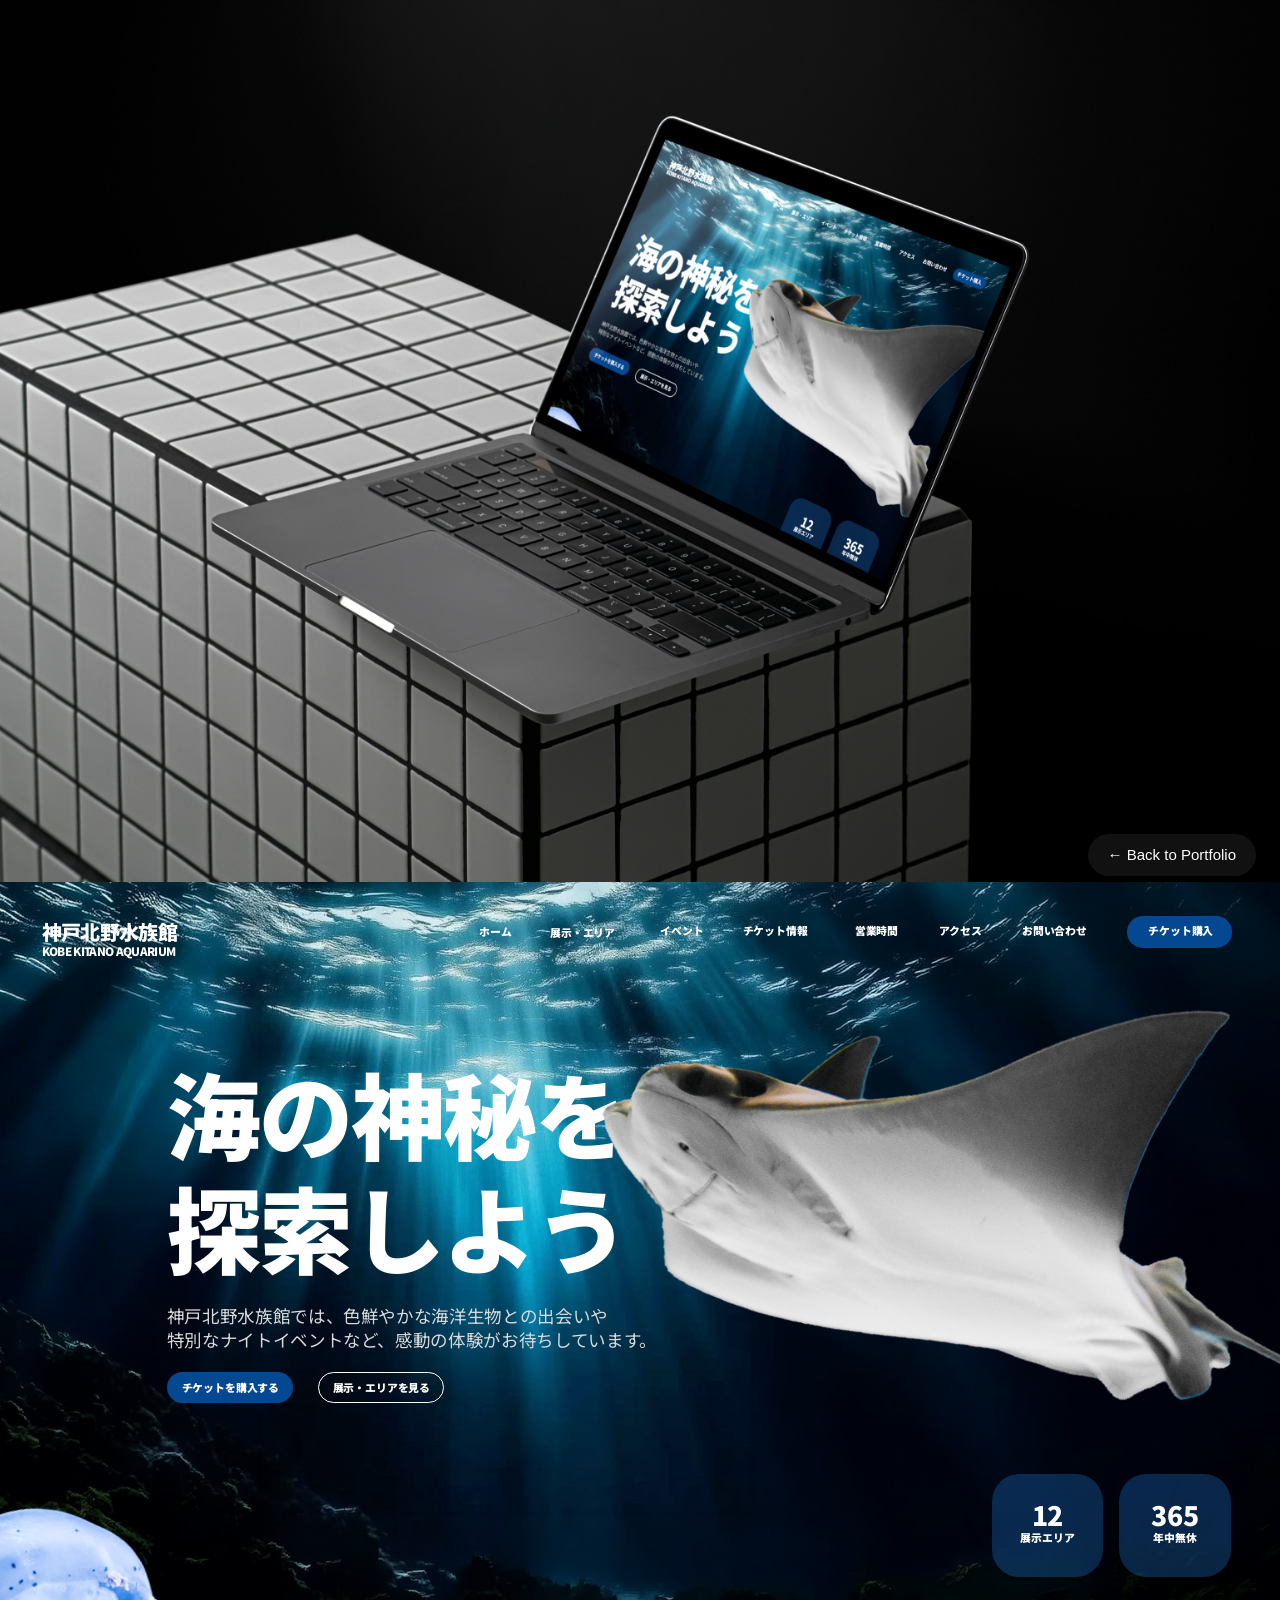
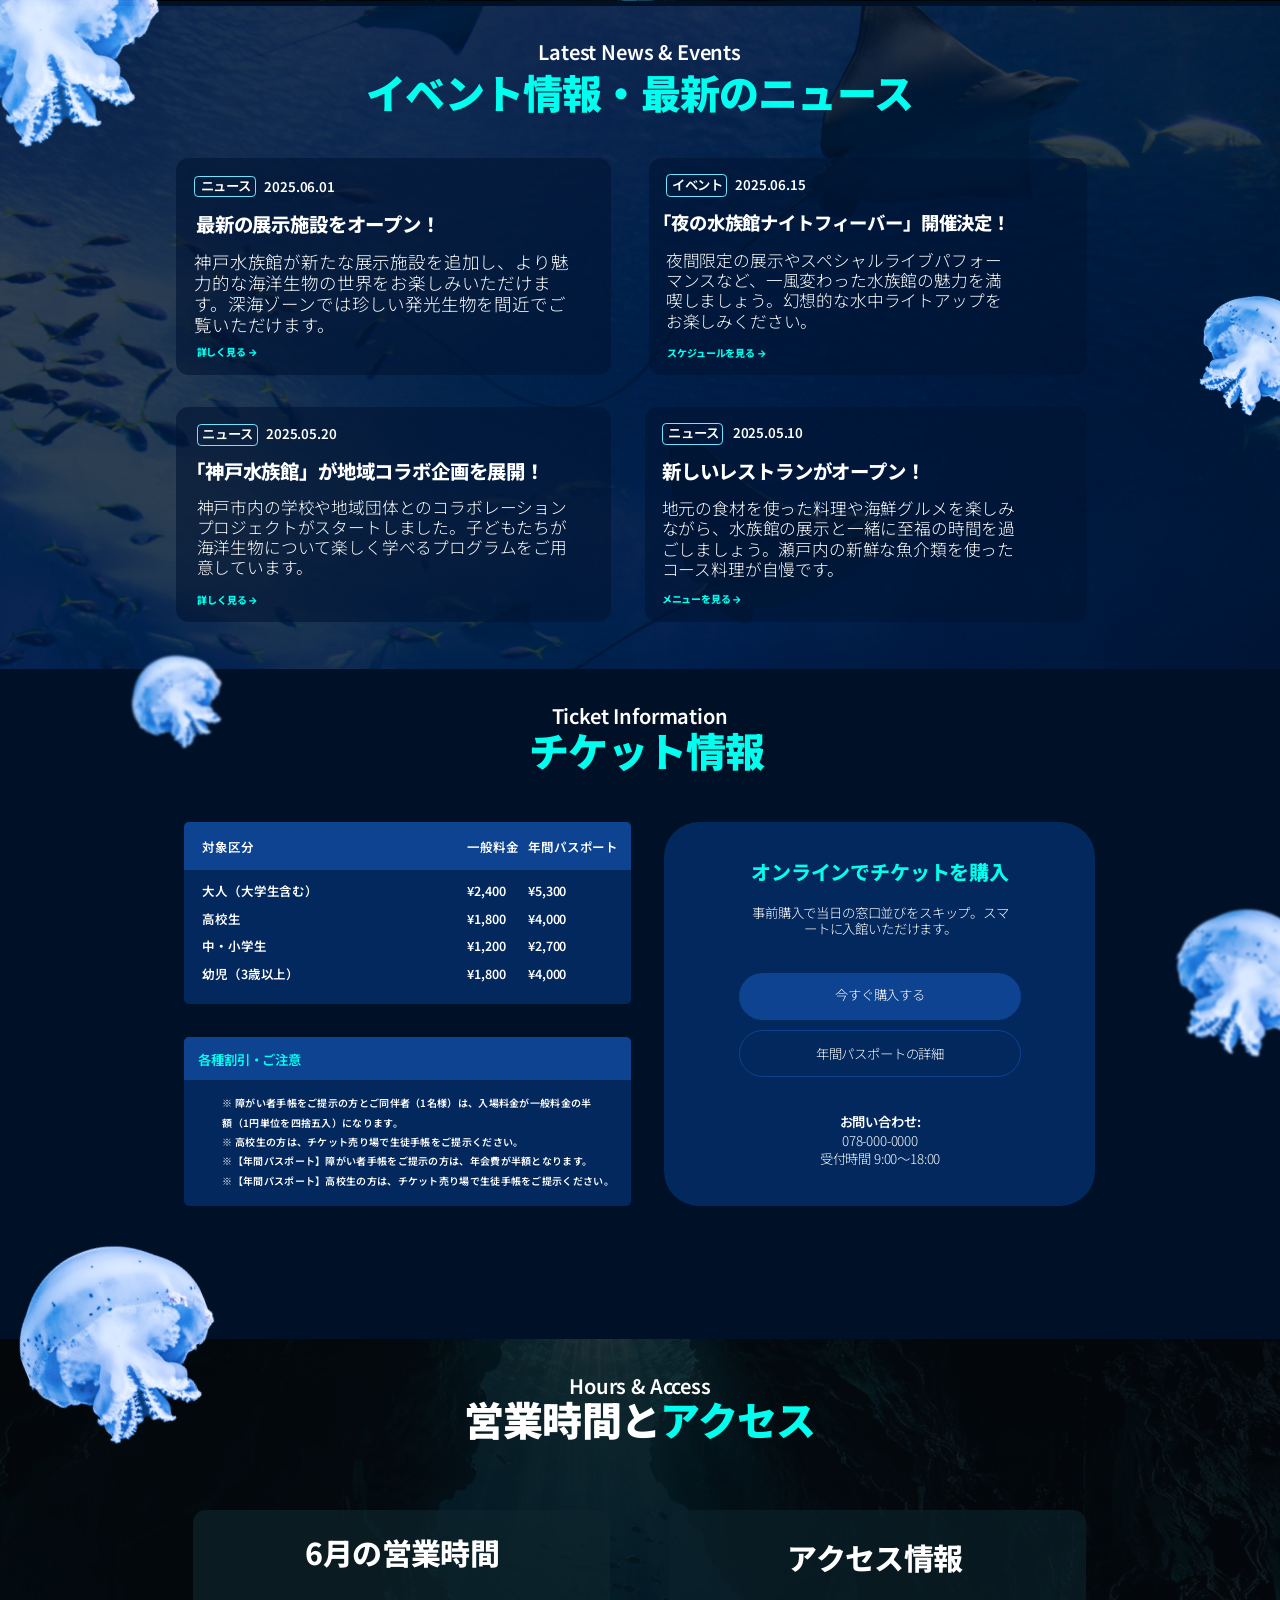
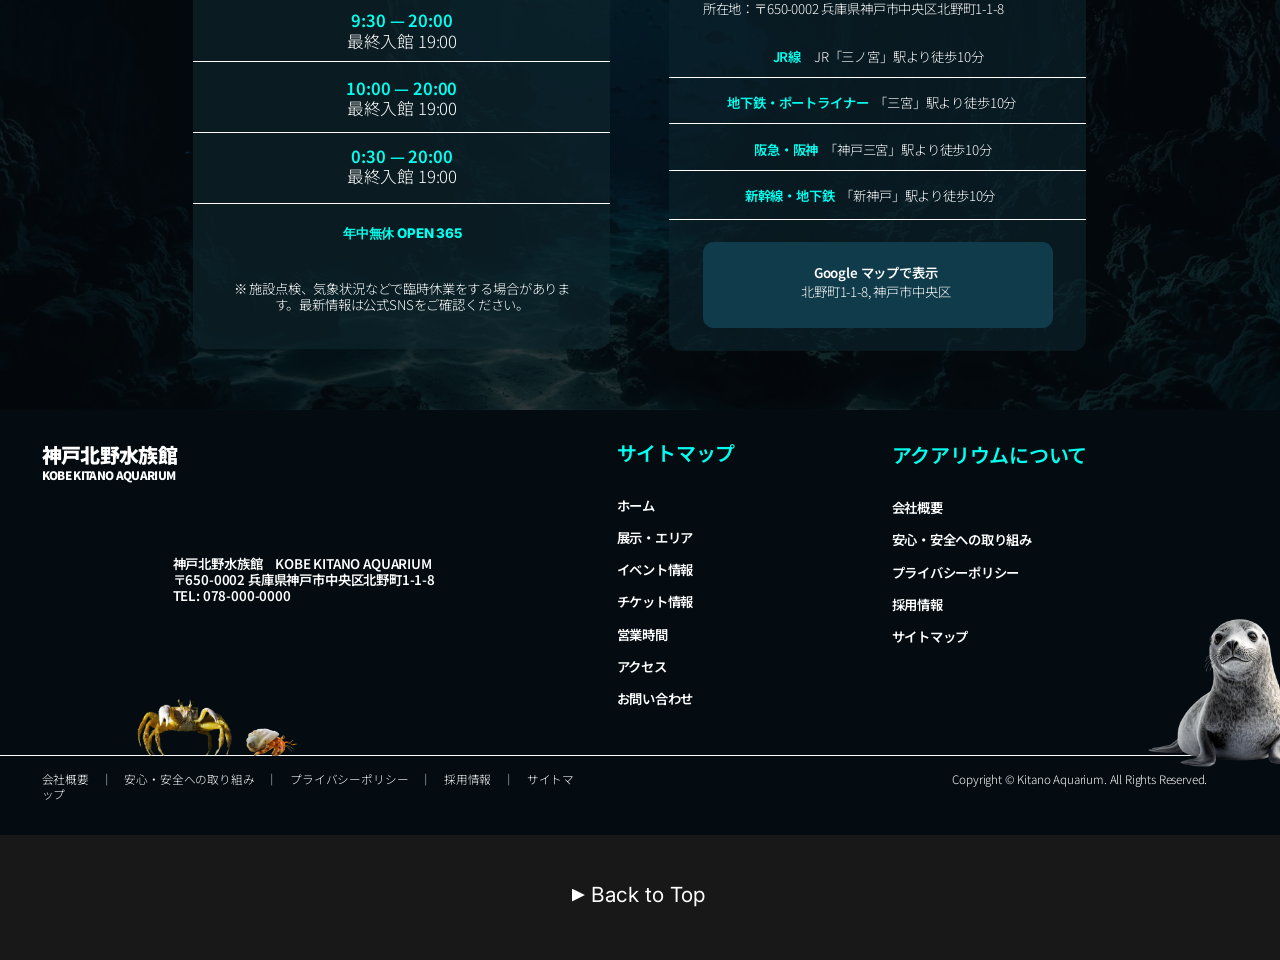
==== projects/aquarium/index.html @ 80e2b2ab "First version of my portfolio Co-Authored-By: Claude Opus 5.5 <noreply@anthropic.com>" ====
<!doctype html>
<html lang="ja">
  <head>
    <meta charset="UTF-8" />
    <meta name="viewport" content="width=device-width, initial-scale=1.0" />
    <title>神戸北野水族館 | Kobe Kitano Aquarium</title>
    <link rel="preconnect" href="https://fonts.googleapis.com" />
    <link rel="preconnect" href="https://fonts.gstatic.com" crossorigin />
    <link href="https://fonts.googleapis.com/css2?family=ABeeZee&family=Inter:wght@400;800&family=Noto+Sans+JP:wght@300;600;700;900&display=swap" rel="stylesheet" />
    <link rel="stylesheet" href="style.css" />
  </head>
  <body id="top">
    <main class="page">
      <img class="abs" style="left: -2.1rem; top: 0; width: 157.7rem; height: 105.8rem" src="assets/mockup.jpg" alt="神戸北野水族館のウェブサイトを表示したノートパソコン" />

      <div class="site">
        <!-- ===== Hero ===== -->
        <img class="abs" style="left: -35.5rem; top: -21.1rem; width: 192rem; height: 108rem" src="assets/hero.jpg" alt="" />
        <div class="t k" style="left: 5rem; top: 4.6rem; letter-spacing: -0.08em"><p style="font-size: 2.4rem">神戸北野水族館</p><p style="font-size: 1.4rem">KOBE KITANO AQUARIUM</p></div>
        <nav class="k" style="font-size: 1.3rem">
          <a class="t" style="left: 57.5rem; top: 5.184rem" href="#top">ホーム</a>
          <a class="t" style="left: 66.007rem; top: 5.311rem" href="#top">展示・エリア</a>
          <a class="t" style="left: 79.211rem; top: 5.057rem" href="#news">イベント</a>
          <a class="t" style="left: 89.115rem; top: 5.057rem" href="#tickets">チケット情報</a>
          <a class="t" style="left: 102.573rem; top: 5.057rem" href="#hours">営業時間</a>
          <a class="t" style="left: 112.73rem; top: 5.057rem" href="#hours">アクセス</a>
          <a class="t" style="left: 122.634rem; top: 5.057rem" href="#foot">お問い合わせ</a>
        </nav>
        <a class="pill solid" style="left: 135.203rem; top: 4.096rem; width: 12.6966rem; height: 3.809rem" href="#tickets"></a>
        <p class="t k" style="left: 137.8rem; top: 5.057rem; font-size: 1.3rem; pointer-events: none">チケット購入</p>
        <h1 class="t k" style="left: 20rem; top: 20.9rem; font-size: 11.3rem; letter-spacing: -0.226rem">海の神秘を<br />探索しよう</h1>
        <p class="abs" style="left: 20rem; top: 50.9rem; width: 59.2rem; font-family: ABeeZee, 'Noto Sans JP', sans-serif; color: #dadada; font-size: 2.1rem; line-height: 1.39; letter-spacing: -0.042rem">神戸北野水族館では、色鮮やかな海洋生物との出会いや<br />特別なナイトイベントなど、感動の体験がお待ちしています。</p>
        <a class="pill solid" style="left: 20rem; top: 58.9rem; width: 15.2rem; height: 3.665rem; border-radius: 3.9rem" href="#tickets"></a>
        <p class="t k" style="left: 21.8rem; top: 59.9rem; font-size: 1.3rem; pointer-events: none">チケットを購入する</p>
        <a class="pill line-w" style="left: 38.1rem; top: 58.9rem; width: 15.2rem; height: 3.665rem; border-radius: 3.9rem" href="#top"></a>
        <p class="t k" style="left: 39.9rem; top: 59.9rem; font-size: 1.3rem; pointer-events: none">展示・エリアを見る</p>
        <div class="stat" style="left: 119rem"></div>
        <div class="stat" style="left: 134.3rem"></div>
        <div class="t k c center" style="left: 125.7rem; top: 74.1rem; width: 9.2rem"><p style="font-size: 3.2rem">12</p><p style="font-size: 1.3rem">展示エリア</p></div>
        <div class="t k c center" style="left: 141rem; top: 74.1rem"><p style="font-size: 3.2rem">365</p><p style="font-size: 1.3rem">年中無休</p></div>

        <!-- ===== News ===== -->
        <section id="news">
          <div class="abs" style="left: -4.1rem; top: 86.3rem; width: 158.5rem; height: 80.4rem; background: #001027"></div>
          <div class="abs clip" style="left: -4.7rem; top: 86.9rem; width: 161.2rem; height: 96.4rem; opacity: 0.2"><img class="abs" style="left: 0; top: -11.54%; width: 100%; height: 111.57%" src="assets/cave.jpg" alt="" loading="lazy" /></div>
          <p class="t w6 c center" style="left: 76.75rem; top: 90.8rem; width: 73.1rem; font-size: 2.4rem; line-height: 1.36">Latest News &amp; Events</p>
          <p class="t k c center cyan" style="left: 76.75rem; top: 94rem; width: 66.7rem; font-size: 4.8rem; line-height: 1.36; letter-spacing: -0.096rem">イベント情報・最新のニュース</p>

          <div class="news-card" style="left: 21.1rem; top: 105.2rem; width: 52.2rem; height: 26rem"></div>
          <div class="tag" style="left: 23.3rem; top: 107.3rem; width: 7.4rem; height: 2.6rem"></div>
          <p class="t w6 c" style="left: 27.1rem; top: 107.6rem; font-size: 1.6rem">ニュース</p>
          <p class="t w6 c" style="left: 35.95rem; top: 107.7rem; font-size: 1.6rem">2025.06.01</p>
          <p class="t w8 c" style="left: 38.15rem; top: 111.6rem; font-size: 2.33rem">最新の展示施設をオープン！</p>
          <p class="abs w3" style="left: 23.3rem; top: 116.3rem; width: 45.2rem; font-size: 2.1rem">神戸水族館が新たな展示施設を追加し、より魅力的な海洋生物の世界をお楽しみいただけます。深海ゾーンでは珍しい発光生物を間近でご覧いただけます。</p>
          <p class="t more c" style="left: 27.25rem; top: 127.7rem">詳しく見る →</p>

          <div class="news-card" style="left: 21.1rem; top: 135.1rem; width: 52.2rem; height: 25.8rem"></div>
          <div class="tag" style="left: 23.6rem; top: 137.1rem; width: 7.4rem; height: 2.6rem"></div>
          <p class="t w6 c" style="left: 27.3rem; top: 137.3rem; font-size: 1.6rem">ニュース</p>
          <p class="t w6 c" style="left: 36.15rem; top: 137.3rem; font-size: 1.6rem">2025.05.20</p>
          <p class="t w8 c center" style="left: 43.8rem; top: 141.3rem; width: 47rem; font-size: 2.33rem">「神戸水族館」が地域コラボ企画を展開！</p>
          <p class="abs w3" style="left: 23.6rem; top: 145.8rem; width: 45.5rem; font-size: 2rem">神戸市内の学校や地域団体とのコラボレーションプロジェクトがスタートしました。子どもたちが海洋生物について楽しく学べるプログラムをご用意しています。</p>
          <p class="t more c" style="left: 27.35rem; top: 157.5rem">詳しく見る →</p>

          <div class="news-card" style="left: 77.9rem; top: 105.2rem; width: 52.5rem; height: 26rem"></div>
          <div class="tag" style="left: 79.9rem; top: 107.1rem; width: 7.4rem; height: 2.6932rem"></div>
          <p class="t w6 c" style="left: 83.7rem; top: 107.4rem; font-size: 1.6rem">イベント</p>
          <p class="t w6 c" style="left: 92.45rem; top: 107.4rem; font-size: 1.6rem">2025.06.15</p>
          <p class="t w8 c center" style="left: 99.8rem; top: 111.5rem; width: 47.8rem; font-size: 2.2rem">「夜の水族館ナイトフィーバー」開催決定！</p>
          <p class="abs w3" style="left: 79.9rem; top: 116.2rem; width: 41.1rem; font-size: 2rem">夜間限定の展示やスペシャルライブパフォーマンスなど、一風変わった水族館の魅力を満喫しましょう。幻想的な水中ライトアップをお楽しみください。</p>
          <p class="t more c" style="left: 86.05rem; top: 127.8rem">スケジュールを見る →</p>

          <div class="news-card" style="left: 77.4rem; top: 135.1rem; width: 53rem; height: 25.8rem"></div>
          <div class="tag" style="left: 79.4rem; top: 137rem; width: 7.4rem; height: 2.5961rem"></div>
          <p class="t w6 c" style="left: 83.2rem; top: 137.2rem; font-size: 1.6rem">ニュース</p>
          <p class="t w6 c" style="left: 92.15rem; top: 137.2rem; font-size: 1.6rem">2025.05.10</p>
          <p class="t w8 c center" style="left: 95.2rem; top: 141.3rem; width: 37.6rem; font-size: 2.33rem">新しいレストランがオープン！</p>
          <p class="abs w3" style="left: 79.4rem; top: 146rem; width: 44.3rem; font-size: 2rem">地元の食材を使った料理や海鮮グルメを楽しみながら、水族館の展示と一緒に至福の時間を過ごしましょう。瀬戸内の新鮮な魚介類を使ったコース料理が自慢です。</p>
          <p class="t more c" style="left: 84.25rem; top: 157.4rem">メニューを見る →</p>
        </section>

        <!-- ===== Tickets ===== -->
        <section id="tickets">
          <div class="abs" style="left: -4.2rem; top: 166.5rem; width: 158.6rem; height: 80.4rem; background: #001027"></div>
          <p class="t k cyan" style="left: 63.5rem; top: 173.8rem; font-size: 4.8rem; line-height: 1.04; letter-spacing: -0.096rem">チケット情報</p>

          <div class="abs" style="left: 22.1rem; top: 184.9rem; width: 53.6rem; height: 21.8rem; background: #03285d; border-radius: 0.6rem"></div>
          <div class="abs" style="left: 22.1rem; top: 184.9rem; width: 53.6rem; height: 5.7rem; background: #0d4391; border-radius: 0.6rem 0.6rem 0 0"></div>
          <div class="price w6" style="top: 187rem"><span>対象区分</span><span>一般料金</span><span>年間パスポート</span></div>
          <div class="price w6" style="top: 192.3rem"><span>大人（大学生含む）</span><span>¥2,400</span><span>¥5,300</span></div>
          <div class="price w6" style="top: 195.6rem"><span>高校生</span><span>¥1,800</span><span>¥4,000</span></div>
          <div class="price w6" style="top: 198.9rem"><span>中・小学生</span><span>¥1,200</span><span>¥2,700</span></div>
          <div class="price w6" style="top: 202.2rem"><span>幼児（3歳以上）</span><span>¥1,800</span><span>¥4,000</span></div>

          <div class="abs" style="left: 22.1rem; top: 210.7rem; width: 53.6rem; height: 20.2rem; background: #03285d; border-radius: 0.6rem"></div>
          <div class="abs" style="left: 22.1rem; top: 210.7rem; width: 53.6rem; height: 5.1rem; background: #0d4391; border-radius: 0.6rem 0.6rem 0 0"></div>
          <p class="t w6 cyan" style="left: 23.8rem; top: 212.6rem; font-size: 1.6rem; line-height: 1.04">各種割引・ご注意</p>
          <p class="abs w6" style="left: 26.7rem; top: 217.4rem; width: 51.4rem; font-size: 1.2rem; line-height: 1.93; letter-spacing: 0.036rem">※ 障がい者手帳をご提示の方とご同伴者（1名様）は、入場料金が一般料金の半<br />額（1円単位を四捨五入）になります。<br />※ 高校生の方は、チケット売り場で生徒手帳をご提示ください。<br />※【年間パスポート】障がい者手帳をご提示の方は、年会費が半額となります。<br />※【年間パスポート】高校生の方は、チケット売り場で生徒手帳をご提示ください。</p>

          <div class="abs" style="left: 79.7rem; top: 184.9rem; width: 51.7rem; height: 46rem; background: #03285d; border-radius: 4.2rem"></div>
          <p class="t w8 c center cyan" style="left: 105.598rem; top: 189.4rem; width: 36.9959rem; font-size: 2.4rem">オンラインでチケットを購入</p>
          <p class="abs w3 c center" style="left: 105.656rem; top: 194.8rem; width: 31.7442rem; font-size: 1.6rem">事前購入で当日の窓口並びをスキップ。スマートに入館いただけます。</p>
          <a class="pill solid2" style="left: 88.734rem; top: 203rem; width: 33.7282rem; height: 5.6rem; border-radius: 2.9rem" href="#tickets"></a>
          <a class="pill line-b" style="left: 88.734rem; top: 209.8rem; width: 33.7282rem; height: 5.6rem; border-radius: 2.9rem" href="#tickets"></a>
          <p class="t w3 c center" style="left: 105.598rem; top: 204.7rem; font-size: 1.6rem; pointer-events: none">今すぐ購入する</p>
          <p class="t w3 c center" style="left: 105.598rem; top: 211.7rem; font-size: 1.6rem; pointer-events: none">年間パスポートの詳細</p>
          <div class="t w3 c center" style="left: 105.598rem; top: 219.8rem; font-size: 1.6rem; line-height: 1.38"><p class="w6">お問い合わせ:</p><p>078-000-0000</p><p>受付時間 9:00〜18:00</p></div>
        </section>

        <!-- ===== Footer ===== -->
        <section id="foot">
          <div class="abs" style="left: -3.5rem; top: 327.3rem; width: 163.7rem; height: 51.1rem; background: #040c11"></div>
          <div class="t k" style="left: 5rem; top: 331.4rem; letter-spacing: -0.08em"><p style="font-size: 2.4rem">神戸北野水族館</p><p style="font-size: 1.4rem">KOBE KITANO AQUARIUM</p></div>
          <p class="t w6" style="left: 20.7rem; top: 344.9rem; font-size: 1.6rem">神戸北野水族館　KOBE KITANO AQUARIUM<br />〒650-0002 兵庫県神戸市中央区北野町1-1-8<br />TEL: 078-000-0000</p>
        </section>

        <!-- ===== Hours & Access ===== -->
        <section id="hours">
          <div class="abs" style="left: -3.5rem; top: 246.9rem; width: 157.9rem; height: 80.4rem; background: #04090d"></div>
          <div class="abs map-bg"><img class="abs" src="assets/map.jpg" alt="" loading="lazy" /></div>

          <div class="abs" style="left: 80.312rem; top: 267.4rem; width: 50.0591rem; height: 52.9rem; background: #0b222b; opacity: 0.66; border-radius: 1.5rem"></div>
          <p class="t w8 c center" style="left: 104.999rem; top: 270.829rem; font-size: 3.6rem; letter-spacing: -0.072rem">アクセス情報</p>
          <p class="t w3" style="left: 84.329rem; top: 278.274rem; font-size: 1.6rem">所在地：〒650-0002 兵庫県神戸市中央区北野町1-1-8</p>
          <p class="t w3" style="left: 92.707rem; top: 284.054rem; font-size: 1.6rem"><b class="w6 cyan">JR線</b>　JR「三ノ宮」駅より徒歩10分</p>
          <p class="t w3" style="left: 87.268rem; top: 289.638rem; font-size: 1.6rem"><b class="w6 cyan">地下鉄・ポートライナー</b>　「三宮」駅より徒歩10分</p>
          <p class="t w3" style="left: 90.487rem; top: 295.221rem; font-size: 1.6rem"><b class="w6 cyan">阪急・阪神</b>　「神戸三宮」駅より徒歩10分</p>
          <p class="t w3" style="left: 89.377rem; top: 300.805rem; font-size: 1.6rem"><b class="w6 cyan">新幹線・地下鉄</b>　「新神戸」駅より徒歩10分</p>
          <div class="abs" style="left: 84.308rem; top: 307.271rem; width: 42.0674rem; height: 10.2861rem; background: #103b4b; border-radius: 1.3rem"></div>
          <p class="t w3 c center" style="left: 105.09rem; top: 309.916rem; font-size: 1.6rem; line-height: 1.39"><b class="w6">Google マップで表示</b><br />北野町1-1-8, 神戸市中央区</p>
          <i class="hr" style="left: 80.312rem; top: 287.432rem"></i>
          <i class="hr" style="left: 80.312rem; top: 293.016rem"></i>
          <i class="hr" style="left: 80.312rem; top: 298.6rem"></i>
          <i class="hr" style="left: 80.312rem; top: 304.478rem"></i>

          <div class="abs" style="left: 23.2rem; top: 267.4rem; width: 50.0591rem; height: 52.7041rem; background: #0e252d; opacity: 0.66; border-radius: 1.5rem"></div>
          <p class="t w8 c center" style="left: 48.285rem; top: 270.339rem; font-size: 3.6rem; letter-spacing: -0.072rem">6月の営業時間</p>
          <div class="t w3 c center" style="left: 48.23rem; top: 279.449rem; font-size: 2rem"><p class="w6 cyan">9:30 — 20:00</p><p>最終入館 19:00</p></div>
          <div class="t w3 c center" style="left: 48.23rem; top: 287.58rem; font-size: 2rem"><p class="w6 cyan">10:00 — 20:00</p><p>最終入館 19:00</p></div>
          <div class="t w3 c center" style="left: 48.23rem; top: 295.711rem; font-size: 2rem"><p class="w6 cyan">0:30 — 20:00</p><p>最終入館 19:00</p></div>
          <p class="t c center cyan" style="left: 48.285rem; top: 305.214rem; font-family: Inter, sans-serif; font-weight: 800; font-size: 1.6rem">年中無休 OPEN 365</p>
          <p class="abs w3 c center" style="left: 48.23rem; top: 311.875rem; width: 41.6234rem; font-size: 1.6rem">※ 施設点検、気象状況などで臨時休業をする場合があります。最新情報は公式SNSをご確認ください。</p>
          <i class="hr" style="left: 23.2rem; top: 285.571rem"></i>
          <i class="hr" style="left: 23.2rem; top: 293.996rem"></i>
          <i class="hr" style="left: 23.2rem; top: 302.617rem"></i>

          <p class="t k c center" style="left: 76.75rem; top: 253.3rem; font-size: 4.8rem; line-height: 1.36; letter-spacing: -0.08rem">営業時間と<span class="cyan">アクセス</span></p>
          <p class="t w6 c center" style="left: 76.8rem; top: 250.8rem; font-size: 2.4rem; line-height: 1.36">Hours &amp; Access</p>
        </section>

        <div class="abs w6 foot-list" style="left: 74rem; top: 331.1rem; width: 18.6rem">
          <h3>サイトマップ</h3>
          <p>ホーム</p><p>展示・エリア</p><p>イベント情報</p><p>チケット情報</p><p>営業時間</p><p>アクセス</p><p>お問い合わせ</p>
        </div>
        <div class="abs w6 foot-list" style="left: 107rem; top: 331.4rem; width: 25.2rem">
          <h3>アクアリウムについて</h3>
          <p>会社概要</p><p>安心・安全への取り組み</p><p>プライバシーポリシー</p><p>採用情報</p><p>サイトマップ</p>
        </div>
        <p class="t w3" style="left: 114.3rem; top: 370.9rem; font-size: 1.4rem">Copyright © Kitano Aquarium. All Rights Reserved.</p>
        <i class="hr" style="left: 0; top: 368.8rem; width: 147.45rem"></i>
        <img class="abs" style="left: 137.5rem; top: 344rem; width: 20.5rem; height: 31.2rem" src="assets/seal.png" alt="" loading="lazy" />
        <p class="abs w3" style="left: 5rem; top: 370.9rem; width: 65.1rem; font-size: 1.4rem">会社概要　｜　安心・安全への取り組み　｜　プライバシーポリシー　｜　採用情報　｜　サイトマップ</p>
        <img class="abs" style="left: 14.2rem; top: 354.1rem; width: 16rem; height: 24.3rem" src="assets/crab.png" alt="" loading="lazy" />
        <img class="abs" style="left: 28.2rem; top: 361rem; width: 8.8rem; height: 13.4rem" src="assets/hermit.png" alt="" loading="lazy" />
        <p class="t w6" style="left: 66.2rem; top: 170.9rem; font-size: 2.4rem; line-height: 1.04">Ticket Information</p>

        <!-- ===== ရေထဲမှာ မျောနေတဲ့ ရေဘဝဲတွေ ===== -->
        <div class="jelly" style="left: 138.1rem; top: 115.087rem; width: 25.4591rem; height: 25.7172rem"><img style="width: 17.0225rem; height: 19.2831rem; transform: rotate(40.37deg)" src="assets/j2.png" alt="" loading="lazy" /></div>
        <div class="jelly" style="left: 10.6rem; top: 158.1rem; width: 23.0405rem; height: 22.4522rem"><img style="width: 17.4369rem; height: 15.7231rem; transform: rotate(-30.95deg); filter: blur(0.15rem)" src="assets/j3.png" alt="" loading="lazy" /></div>
        <div class="jelly" style="left: 131.9rem; top: 186.921rem; width: 33.7369rem; height: 34.5055rem"><img style="width: 24.5952rem; height: 26.3036rem; transform: rotate(26.45deg); filter: blur(0.125rem)" src="assets/j4.png" alt="" loading="lazy" /></div>
        <div class="jelly" style="left: -41.8rem; top: 178.9rem; width: 119.6623rem; height: 142.508rem"><img style="width: 79.9758rem; height: 121.3712rem; transform: rotate(-22.03deg); object-fit: contain" src="assets/j5.png" alt="" loading="lazy" /></div>
        <div class="jelly" style="left: -14.946rem; top: 68.831rem; width: 41.8217rem; height: 41.2073rem"><img style="width: 33.9352rem; height: 33.032rem; transform: rotate(-16.25deg); filter: blur(0.075rem)" src="assets/j1.png" alt="" loading="lazy" /></div>
        <div class="jelly no-blend" style="left: 54.6rem; top: -27.1rem; width: 133.5334rem; height: 124rem">
          <div class="clip" style="position: relative; flex: none; width: 107.5615rem; height: 90.3466rem; transform: rotate(21.95deg)"><img class="abs" style="left: -0.76%; top: -2.61%; width: 126.48%; height: 104.99%" src="assets/stingray.png" alt="" /></div>
        </div>
      </div>

      <a class="back-top" href="#top"><img src="assets/poly.svg" alt="" />Back to Top</a>
    </main>
    <script src="../back.js"></script>
  </body>
</html>
---- projects/aquarium/style.css ----
/* Figma အကျယ် 1536px: 1rem = design ရဲ့ 10px */
html {
  font-size: calc(100vw / 153.6);
  scroll-behavior: smooth;
}

* {
  margin: 0;
  padding: 0;
  box-sizing: border-box;
}

body {
  background: #181818;
  overflow-x: hidden;
}

a {
  color: inherit;
  text-decoration: none;
}

.page {
  position: relative;
  width: 153.6rem;
  height: 499.2rem;
  overflow: hidden;
  background: #181818;
}

.site {
  position: absolute;
  left: 0;
  top: 105.8rem;
  width: 153.6rem;
  height: 378.4rem;
  overflow: hidden;
  background: #fff;
  color: #fff;
  font-family: "Hiragino Kaku Gothic Pro", "Noto Sans JP", sans-serif;
  line-height: 1.21;
  letter-spacing: -0.02em;
}

.abs,
.t {
  position: absolute;
}

img.abs {
  display: block;
  max-width: none;
  object-fit: cover;
}

.t {
  white-space: nowrap;
}

.c {
  transform: translateX(-50%);
}

.center {
  text-align: center;
}

.clip {
  overflow: hidden;
}

/* Figma ထဲက font အလေးချိန်တွေ */
.k {
  font-family: "Noto Sans JP", sans-serif;
  font-weight: 900;
}

.w3 {
  font-family: "Hiragino Kaku Gothic Pro", "Noto Sans JP", sans-serif;
  font-weight: 300;
}

.w6 {
  font-family: "Hiragino Kaku Gothic Pro", "Noto Sans JP", sans-serif;
  font-weight: 600;
}

.w8 {
  font-family: "Hiragino Kaku Gothic StdN", "Noto Sans JP", sans-serif;
  font-weight: 800;
}

.cyan {
  color: #0fe;
}

.pill {
  position: absolute;
  display: block;
  border-radius: 1.9rem;
  transition: filter 0.25s ease;
}

.pill:hover {
  filter: brightness(1.25);
}

.solid {
  background: #034890;
}

.solid2 {
  background: #0d4391;
}

.line-w {
  border: 0.2rem solid #fff;
}

.line-b {
  border: 0.2rem solid #0d4391;
}

.stat {
  position: absolute;
  top: 71.1rem;
  width: 13.4rem;
  height: 12.4rem;
  background: #238af5;
  border-radius: 3.3rem;
  opacity: 0.27;
}

.news-card {
  position: absolute;
  background: #001534;
  border-radius: 1.5rem;
  opacity: 0.61;
}

.tag {
  position: absolute;
  border: 0.1rem solid #71e5ff;
  border-radius: 0.5rem;
}

.more {
  font-family: Inter, "Noto Sans JP", sans-serif;
  font-weight: 800;
  font-size: 1.2rem;
  color: #0fe;
}

/* စျေးနှုန်းဇယား: font မတူလည်း ကော်လံ မလွဲအောင် */
.price {
  position: absolute;
  left: 24.3rem;
  display: grid;
  grid-template-columns: 31.8rem 7.3rem auto;
  font-size: 1.5rem;
  line-height: 1.04;
  white-space: nowrap;
}

.hr {
  position: absolute;
  display: block;
  width: 50.0591rem;
  height: 0.1rem;
  background: #fff;
}

.map-bg {
  left: -7rem;
  top: 246.9rem;
  width: 163.5rem;
  height: 80.5rem;
  overflow: hidden;
  opacity: 0.19;
}

.map-bg img {
  left: -10rem;
  top: -11.5rem;
  width: 177.1rem;
  height: 99.6rem;
}

.foot-list {
  font-size: 1.6rem;
  letter-spacing: -0.032rem;
}

.foot-list h3 {
  margin-bottom: 3.9rem;
  font-weight: inherit;
  font-size: 2.4rem;
  color: #0fe;
}

.foot-list p {
  margin-bottom: 1.936rem;
}

.jelly {
  position: absolute;
  display: flex;
  align-items: center;
  justify-content: center;
}

.jelly img {
  display: block;
  flex: none;
  max-width: none;
  mix-blend-mode: screen;
}

.back-top {
  position: absolute;
  left: 68.6rem;
  top: 489.9rem;
  display: flex;
  align-items: center;
  gap: 0.7rem;
  font-family: Inter, Arial, sans-serif;
  font-size: 2.5rem;
  color: #fff;
  white-space: nowrap;
}

.back-top img {
  display: block;
  width: 1.6rem;
  height: 1.5rem;
  transform: rotate(90deg);
}
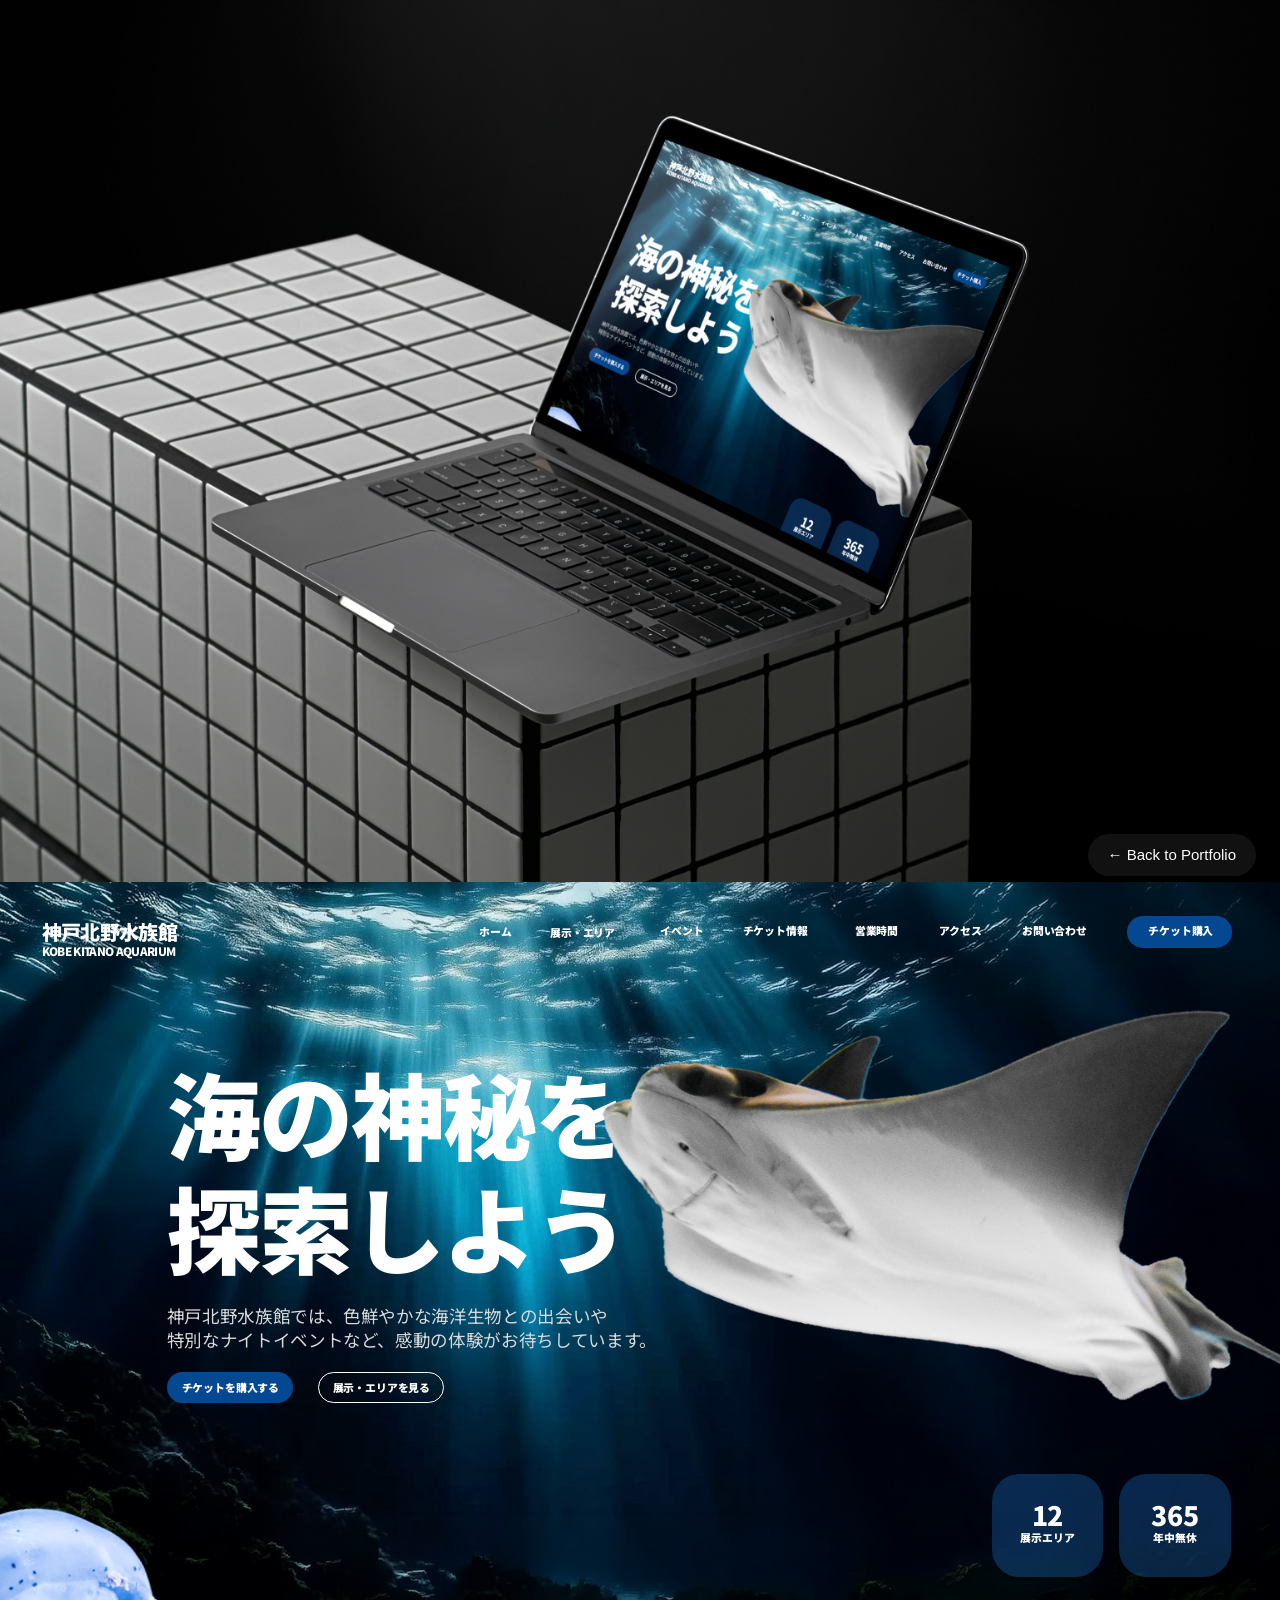
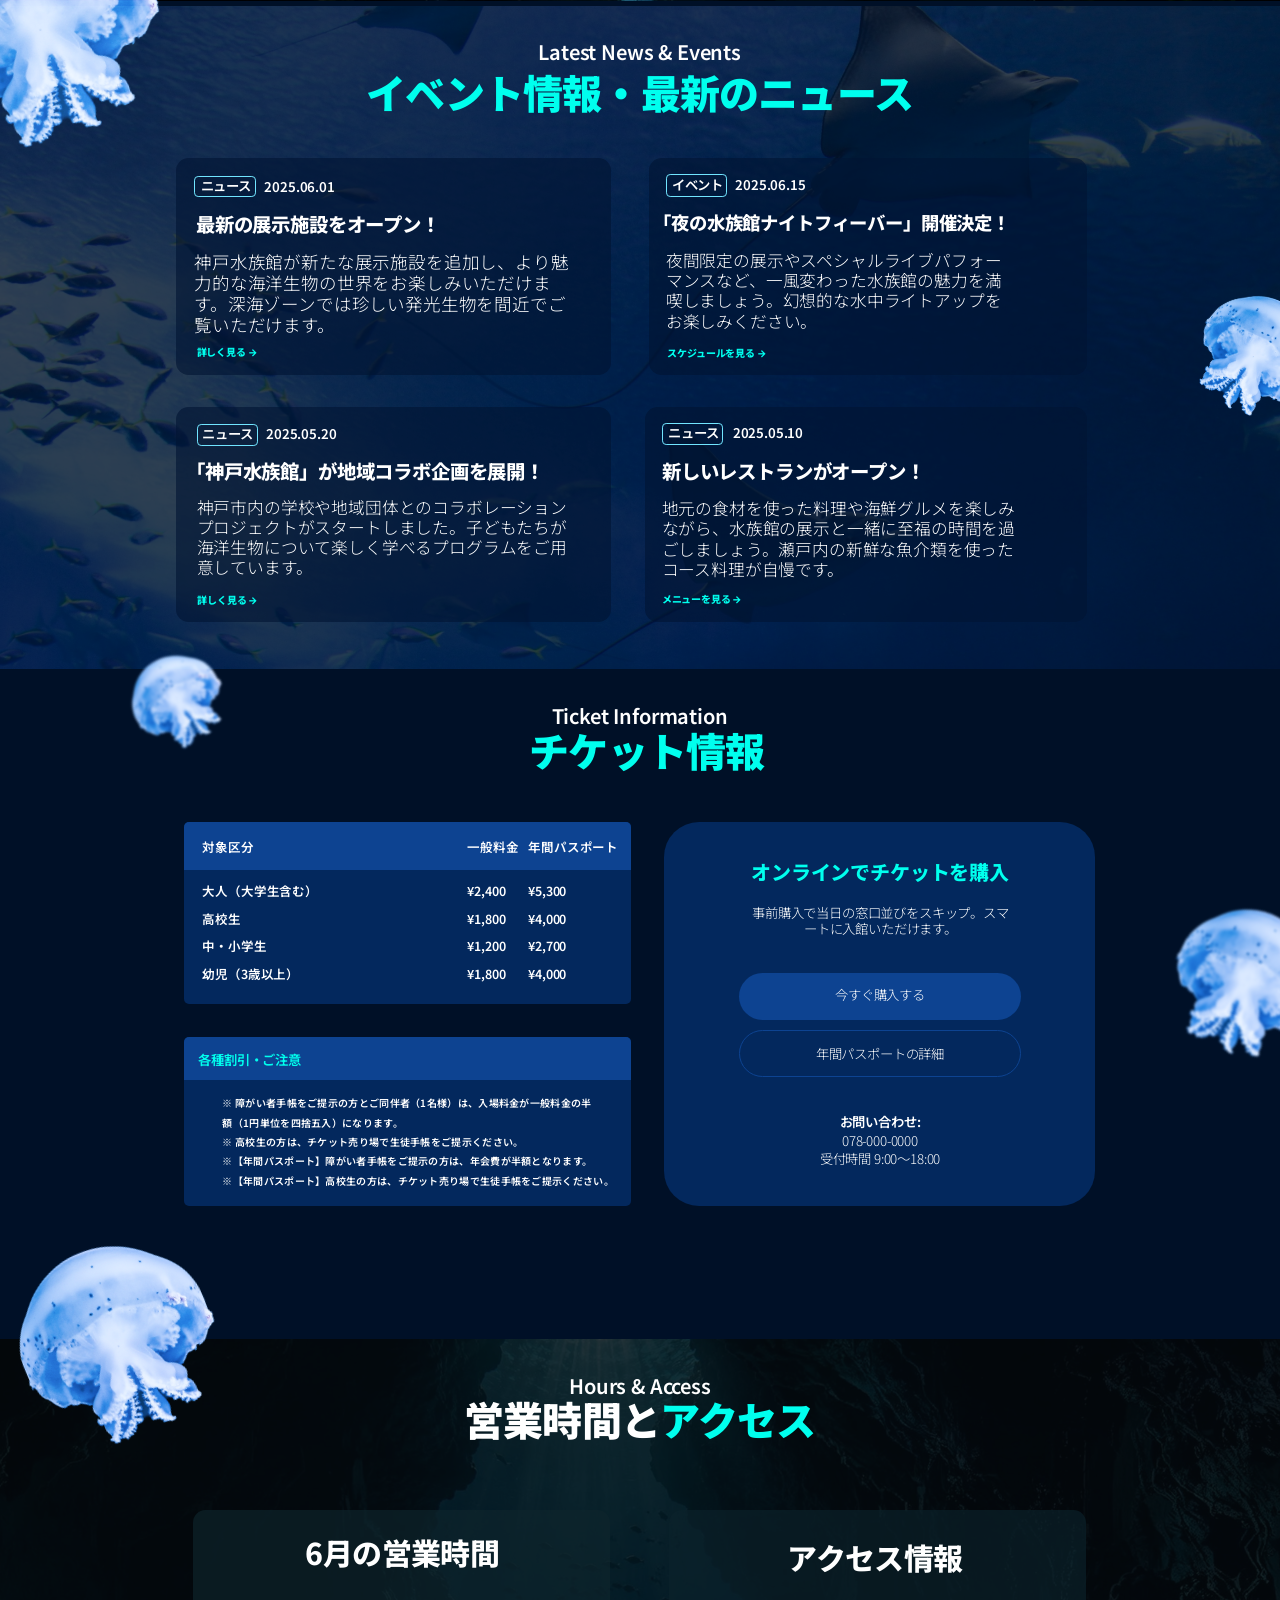
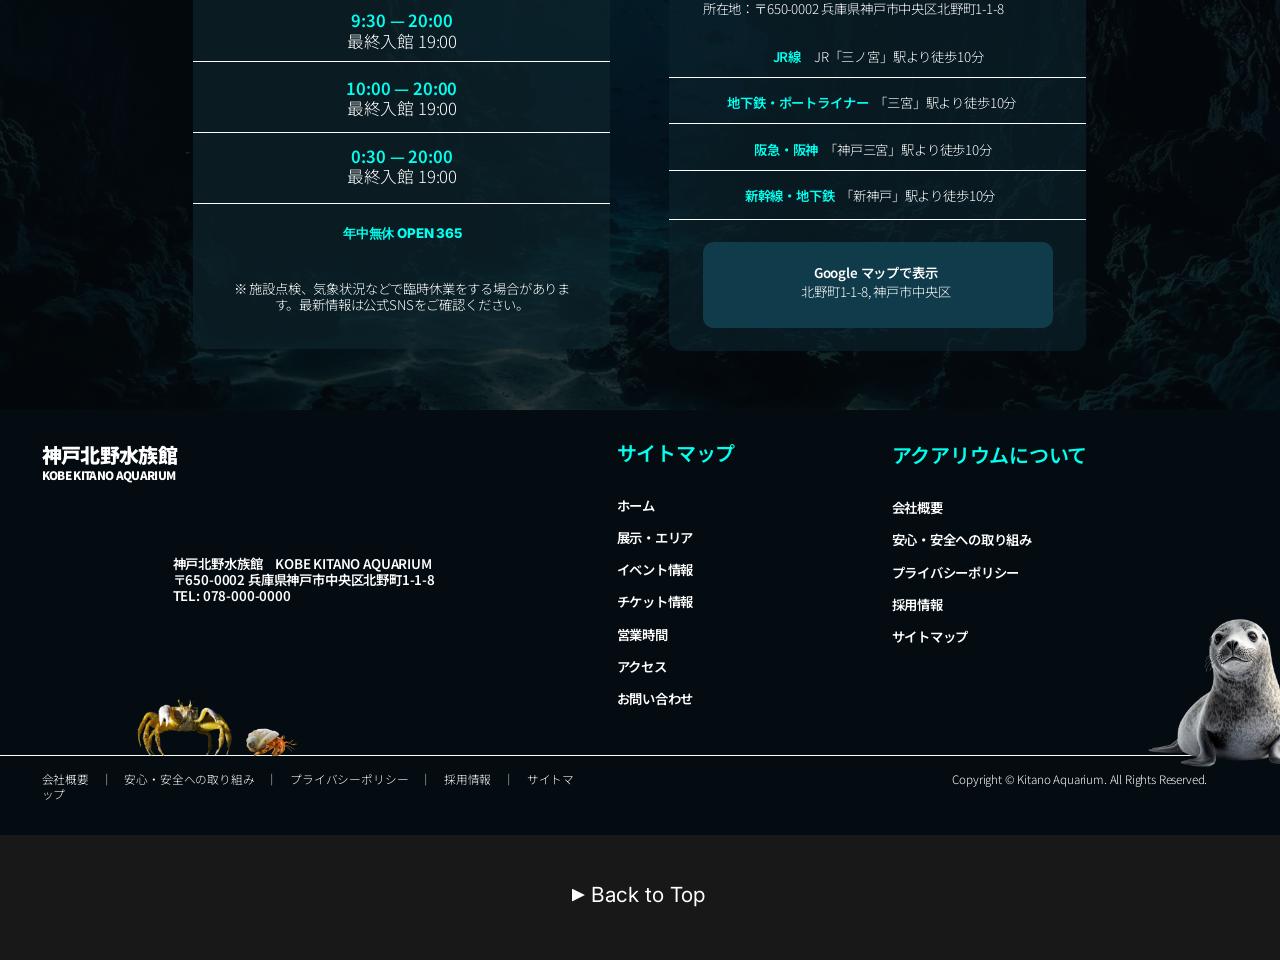
==== commit 4bac2307: "Update porfolio" ====
--- a/projects/aquarium/index.html
+++ b/projects/aquarium/index.html
@@ -177,6 +177,58 @@
 
       <a class="back-top" href="#top"><img src="assets/poly.svg" alt="" />Back to Top</a>
     </main>
+    <!-- ===== ဖုန်းအတွက် version (screen 700px အောက်မှာပဲ ပေါ်မယ်) ===== -->
+    <div class="m">
+      <header class="m-head">
+        <a href="#top"><b>神戸北野水族館</b><small>KOBE KITANO AQUARIUM</small></a>
+        <a class="m-pill" href="#m-tickets">チケット購入</a>
+      </header>
+      <section class="m-hero">
+        <h1>海の神秘を<br />探索しよう</h1>
+        <p>神戸北野水族館では、色鮮やかな海洋生物との出会いや特別なナイトイベントなど、感動の体験がお待ちしています。</p>
+        <div class="m-btns"><a class="m-pill" href="#m-tickets">チケットを購入する</a><a class="m-pill line" href="#m-news">イベントを見る</a></div>
+        <img class="m-ray" src="assets/stingray.png" alt="泳ぐエイ" />
+        <div class="m-stats"><p><b>12</b>展示エリア</p><p><b>365</b>年中無休</p></div>
+      </section>
+      <section class="m-sec m-cave" id="m-news">
+        <img class="m-jelly j-a" src="assets/j1.png" alt="" loading="lazy" />
+        <img class="m-jelly j-b" src="assets/j2.png" alt="" loading="lazy" />
+        <p class="m-en">Latest News &amp; Events</p>
+        <h2>イベント情報・最新のニュース</h2>
+        <article class="m-card"><p class="m-meta"><span>ニュース</span>2025.06.01</p><h3>最新の展示施設をオープン！</h3><p>神戸水族館が新たな展示施設を追加し、より魅力的な海洋生物の世界をお楽しみいただけます。深海ゾーンでは珍しい発光生物を間近でご覧いただけます。</p></article>
+        <article class="m-card"><p class="m-meta"><span>ニュース</span>2025.05.20</p><h3>「神戸水族館」が地域コラボ企画を展開！</h3><p>神戸市内の学校や地域団体とのコラボレーションプロジェクトがスタートしました。子どもたちが海洋生物について楽しく学べるプログラムをご用意しています。</p></article>
+        <article class="m-card"><p class="m-meta"><span>イベント</span>2025.06.15</p><h3>「夜の水族館ナイトフィーバー」開催決定！</h3><p>夜間限定の展示やスペシャルライブパフォーマンスなど、一風変わった水族館の魅力を満喫しましょう。幻想的な水中ライトアップをお楽しみください。</p></article>
+        <article class="m-card"><p class="m-meta"><span>ニュース</span>2025.05.10</p><h3>新しいレストランがオープン！</h3><p>地元の食材を使った料理や海鮮グルメを楽しみながら、水族館の展示と一緒に至福の時間を過ごしましょう。瀬戸内の新鮮な魚介類を使ったコース料理が自慢です。</p></article>
+      </section>
+      <section class="m-sec" id="m-tickets">
+        <img class="m-jelly j-c" src="assets/j4.png" alt="" loading="lazy" />
+        <p class="m-en">Ticket Information</p>
+        <h2>チケット情報</h2>
+        <table class="m-table">
+          <thead><tr><th>対象区分</th><th>一般料金</th><th>年間パス</th></tr></thead>
+          <tbody>
+            <tr><td>大人（大学生含む）</td><td>¥2,400</td><td>¥5,300</td></tr>
+            <tr><td>高校生</td><td>¥1,800</td><td>¥4,000</td></tr>
+            <tr><td>中・小学生</td><td>¥1,200</td><td>¥2,700</td></tr>
+            <tr><td>幼児（3歳以上）</td><td>¥1,800</td><td>¥4,000</td></tr>
+          </tbody>
+        </table>
+        <article class="m-card center"><h3>オンラインでチケットを購入</h3><p>事前購入で当日の窓口並びをスキップ。スマートに入館いただけます。</p><a class="m-pill" href="#m-tickets">今すぐ購入する</a></article>
+      </section>
+      <section class="m-sec m-map" id="m-hours">
+        <p class="m-en">Access</p>
+        <h2>アクセス</h2>
+        <article class="m-card"><h3>アクセス情報</h3><p>〒650-0002 兵庫県神戸市中央区北野町1-1-8</p><ul class="m-list"><li><b>JR線</b>JR「三ノ宮」駅より徒歩10分</li><li><b>地下鉄・ポートライナー</b>「三宮」駅より徒歩10分</li><li><b>阪急・阪神</b>「神戸三宮」駅より徒歩10分</li><li><b>新幹線・地下鉄</b>「新神戸」駅より徒歩10分</li></ul></article>
+      </section>
+      <footer class="m-foot">
+        <img class="m-seal" src="assets/seal.png" alt="" loading="lazy" />
+        <img class="m-crab" src="assets/crab.png" alt="" loading="lazy" />
+        <img class="m-hermit" src="assets/hermit.png" alt="" loading="lazy" />
+        <b>神戸北野水族館</b>
+        <p>〒650-0002 兵庫県神戸市中央区北野町1-1-8<br />TEL: 078-000-0000</p>
+        <small>Copyright © Kitano Aquarium. All Rights Reserved.</small>
+      </footer>
+    </div>
     <script src="../back.js"></script>
   </body>
 </html>
--- a/projects/aquarium/style.css
+++ b/projects/aquarium/style.css
@@ -235,3 +235,71 @@
   height: 1.5rem;
   transform: rotate(90deg);
 }
+
+/* ===== ဖုန်းအတွက် version ===== */
+.m {
+  display: none;
+}
+
+@media (max-width: 700px) {
+  html { font-size: calc(100vw / 39); }
+  .page { display: none; }
+
+  .m {
+    display: block;
+    background: #001027;
+    color: #fff;
+    font-family: "Noto Sans JP", "Hiragino Kaku Gothic Pro", sans-serif;
+    font-size: 1.5rem;
+    line-height: 1.7;
+  }
+  .m-head { display: flex; align-items: center; justify-content: space-between; gap: 1rem; padding: 1.4rem 2rem; background: #040c11; }
+  .m-head b { display: block; font-size: 1.9rem; font-weight: 900; line-height: 1.3; }
+  .m-head small { font-size: 1rem; font-weight: 700; }
+  .m-pill { display: inline-block; padding: 1rem 1.8rem; background: #034890; border: 0.2rem solid #034890; border-radius: 3.9rem; color: #fff; font-size: 1.3rem; font-weight: 900; line-height: 1.3; white-space: nowrap; }
+  .m-pill.line { background: none; border-color: #fff; }
+
+  .m-hero { padding: 7rem 2rem 4rem; background: linear-gradient(rgba(0, 16, 39, 0.25), #001027), url("assets/hero.jpg") center / cover; }
+  .m-hero h1 { font-size: 5.2rem; font-weight: 900; line-height: 1.2; }
+  .m-hero > p { margin-top: 1.6rem; color: #dadada; }
+  .m-btns { display: flex; flex-wrap: wrap; gap: 1rem; margin-top: 2.4rem; }
+  .m-stats { display: flex; gap: 1.2rem; margin-top: 3.2rem; }
+  .m-stats p { flex: 1; padding: 1.4rem; background: rgba(35, 138, 245, 0.27); border-radius: 2.4rem; font-size: 1.3rem; font-weight: 900; text-align: center; }
+  .m-stats b { display: block; font-size: 3.2rem; line-height: 1.2; }
+
+  .m-sec { position: relative; overflow: hidden; padding: 4.8rem 2rem 1rem; }
+  .m-sec > * { position: relative; }
+  .m-sec > .m-jelly { position: absolute; display: block; mix-blend-mode: screen; pointer-events: none; }
+  .j-a { right: -5rem; top: 13rem; width: 15rem; transform: rotate(-16deg); }
+  .j-b { left: -5rem; top: 44rem; width: 14rem; transform: rotate(40deg); }
+  .j-c { right: -6rem; top: 1rem; width: 18rem; transform: rotate(26deg); }
+  .m-cave { background: linear-gradient(rgba(0, 16, 39, 0.72), rgba(0, 16, 39, 0.72)), url("assets/cave.jpg") center / cover; }
+  .m-map { background: linear-gradient(rgba(4, 9, 13, 0.72), rgba(4, 9, 13, 0.72)), url("assets/map.jpg") center / cover; padding-bottom: 4.8rem; }
+  .m-ray { display: block; width: 100%; margin: 1.6rem 0 -1rem; }
+  .m-en { font-weight: 600; text-align: center; }
+  .m-sec h2 { margin-bottom: 2.4rem; color: #0fe; font-size: 2.4rem; font-weight: 900; line-height: 1.35; text-align: center; }
+  .m-sec h2 span { color: inherit; }
+  .m-card { margin-top: 1.4rem; padding: 2rem; background: rgba(3, 40, 93, 0.82); border-radius: 1.5rem; }
+  .m-card.center { text-align: center; }
+  .m-card h3 { margin-bottom: 0.8rem; font-size: 1.9rem; font-weight: 800; line-height: 1.4; }
+  .m-card.center .m-pill { margin-top: 1.6rem; }
+  .m-meta { display: flex; align-items: center; gap: 1.2rem; margin-bottom: 1rem; font-size: 1.3rem; font-weight: 600; }
+  .m-meta span { padding: 0.1rem 0.8rem; border: 0.1rem solid #71e5ff; border-radius: 0.5rem; }
+
+  .m-table { width: 100%; border-collapse: collapse; overflow: hidden; background: #03285d; border-radius: 0.8rem; font-size: 1.3rem; }
+  .m-table th { padding: 1rem 0.8rem; background: #0d4391; font-weight: 600; text-align: left; }
+  .m-table td { padding: 1rem 0.8rem; border-top: 0.1rem solid rgba(255, 255, 255, 0.2); }
+
+  .m-list { margin-top: 1rem; list-style: none; }
+  .m-list li { padding: 1rem 0; border-top: 0.1rem solid rgba(255, 255, 255, 0.25); }
+  .m-list b { display: block; color: #0fe; font-weight: 600; }
+
+  .m-foot { position: relative; overflow: hidden; padding: 3.2rem 2rem 25rem; background: #040c11; }
+  .m-foot img { position: absolute; display: block; }
+  .m-seal { right: 0; bottom: 7rem; width: 11rem; }
+  .m-crab { left: 2rem; bottom: 7rem; width: 10rem; }
+  .m-hermit { left: 14rem; bottom: 7rem; width: 6rem; }
+  .m-foot b { font-size: 2rem; font-weight: 900; }
+  .m-foot p { margin: 1rem 0 2rem; font-size: 1.4rem; }
+  .m-foot small { font-size: 1.1rem; color: #bdbdbd; }
+}
